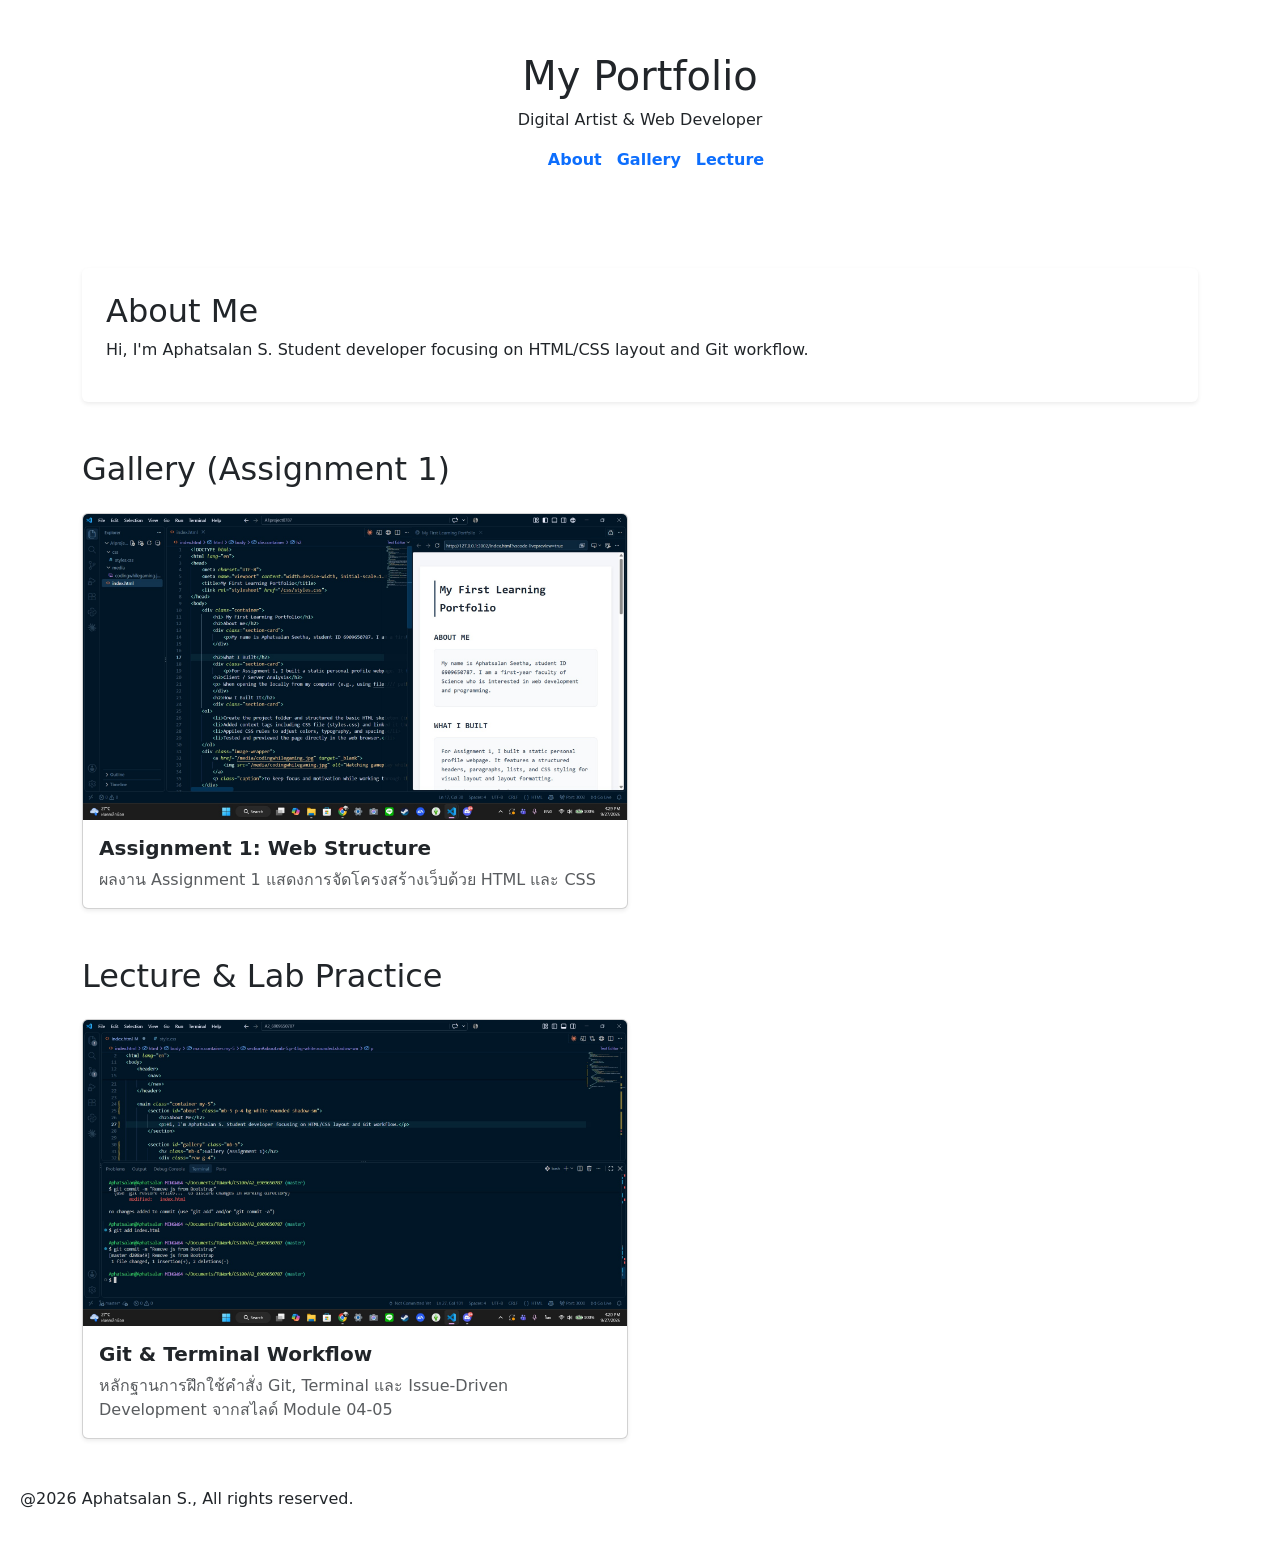
==== index.html @ b73a63c1 "Replace commission with lecture section, add A1 gallery and add media jpg file" ====
<!DOCTYPE html>
<html lang="en">
<head>
    <meta charset="UTF-8">
    <meta name="viewport" content="width=device-width, initial-scale=1.0">
    <title>My Portfolio</title>
    <link rel="stylesheet" href="css/style.css">
    <link href="https://cdn.jsdelivr.net/npm/bootstrap@5.3.0/dist/css/bootstrap.min.css" rel="stylesheet">
</head>

<body>
    <header>
        <h1>My Portfolio</h1>
        <p>Digital Artist & Web Developer</p>
        <nav>
            <ul>
                <li><a href="#about">About</a></li>
                <li><a href="#gallery">Gallery</a></li>
                <li><a href="#lecture">Lecture</a></li>
            </ul>
        </nav>
    </header>

    <main class="container my-5">
        <section id="about" class="mb-5 p-4 bg-white rounded shadow-sm">
            <h2>About Me</h2>
            <p>Hi, I'm Aphatsalan S. Student developer focusing on HTML/CSS layout and Git workflow.</p>
        </section>

        <section id="gallery" class="mb-5">
            <h2 class="mb-4">Gallery (Assignment 1)</h2>
            <div class="row g-4">
                <div class="col-md-6">
                    <div class="card h-100 shadow-sm">
                        <img src="/media/a1working.jpg" class="card-img-top" alt="Assignment 1 Showcase">
                        <div class="card-body">
                            <h5 class="card-title fw-bold">Assignment 1: Web Structure</h5>
                            <p class="card-text text-muted">ผลงาน Assignment 1 แสดงการจัดโครงสร้างเว็บด้วย HTML และ CSS</p>
                        </div>
                    </div>
                </div>
            </div>
        </section>

        <section id="lecture" class="mb-5">
            <h2 class="mb-4">Lecture & Lab Practice</h2>
            <div class="row g-4">
                <div class="col-md-6">
                    <div class="card h-100 shadow-sm">
                        <img src="media/git-lab.jpg" class="card-img-top" alt="Git & Terminal Lab">
                        <div class="card-body">
                            <h5 class="card-title fw-bold">Git & Terminal Workflow</h5>
                            <p class="card-text text-muted">หลักฐานการฝึกใช้คำสั่ง Git, Terminal และ Issue-Driven Development จากสไลด์ Module 04-05</p>
                        </div>
                    </div>
                </div>
            </div>
        </section>
    </main>
    <footer>
        <p> @2026 Aphatsalan S., All rights reserved.</p>
    </footer>

</body>
</html>
---- css/style.css ----
* {
    box-sizing: border-box;
    margin: 0;
    padding: 0;
}

body {
    font-family: system-ui, -apple-system, sans-serif;
    line-height: 1.6;
    background-color: #f8f9fa;
    color: #212529;
    padding: 20px;
}

header {
    text-align: center;
    padding: 2rem 0;
}

nav ul {
    list-style: none;
    display: flex;
    justify-content: center;
    gap: 15px;
    margin-top: 1rem;
}

nav a {
    text-decoration: none;
    color: #0d6efd;
    font-weight: bold;
}
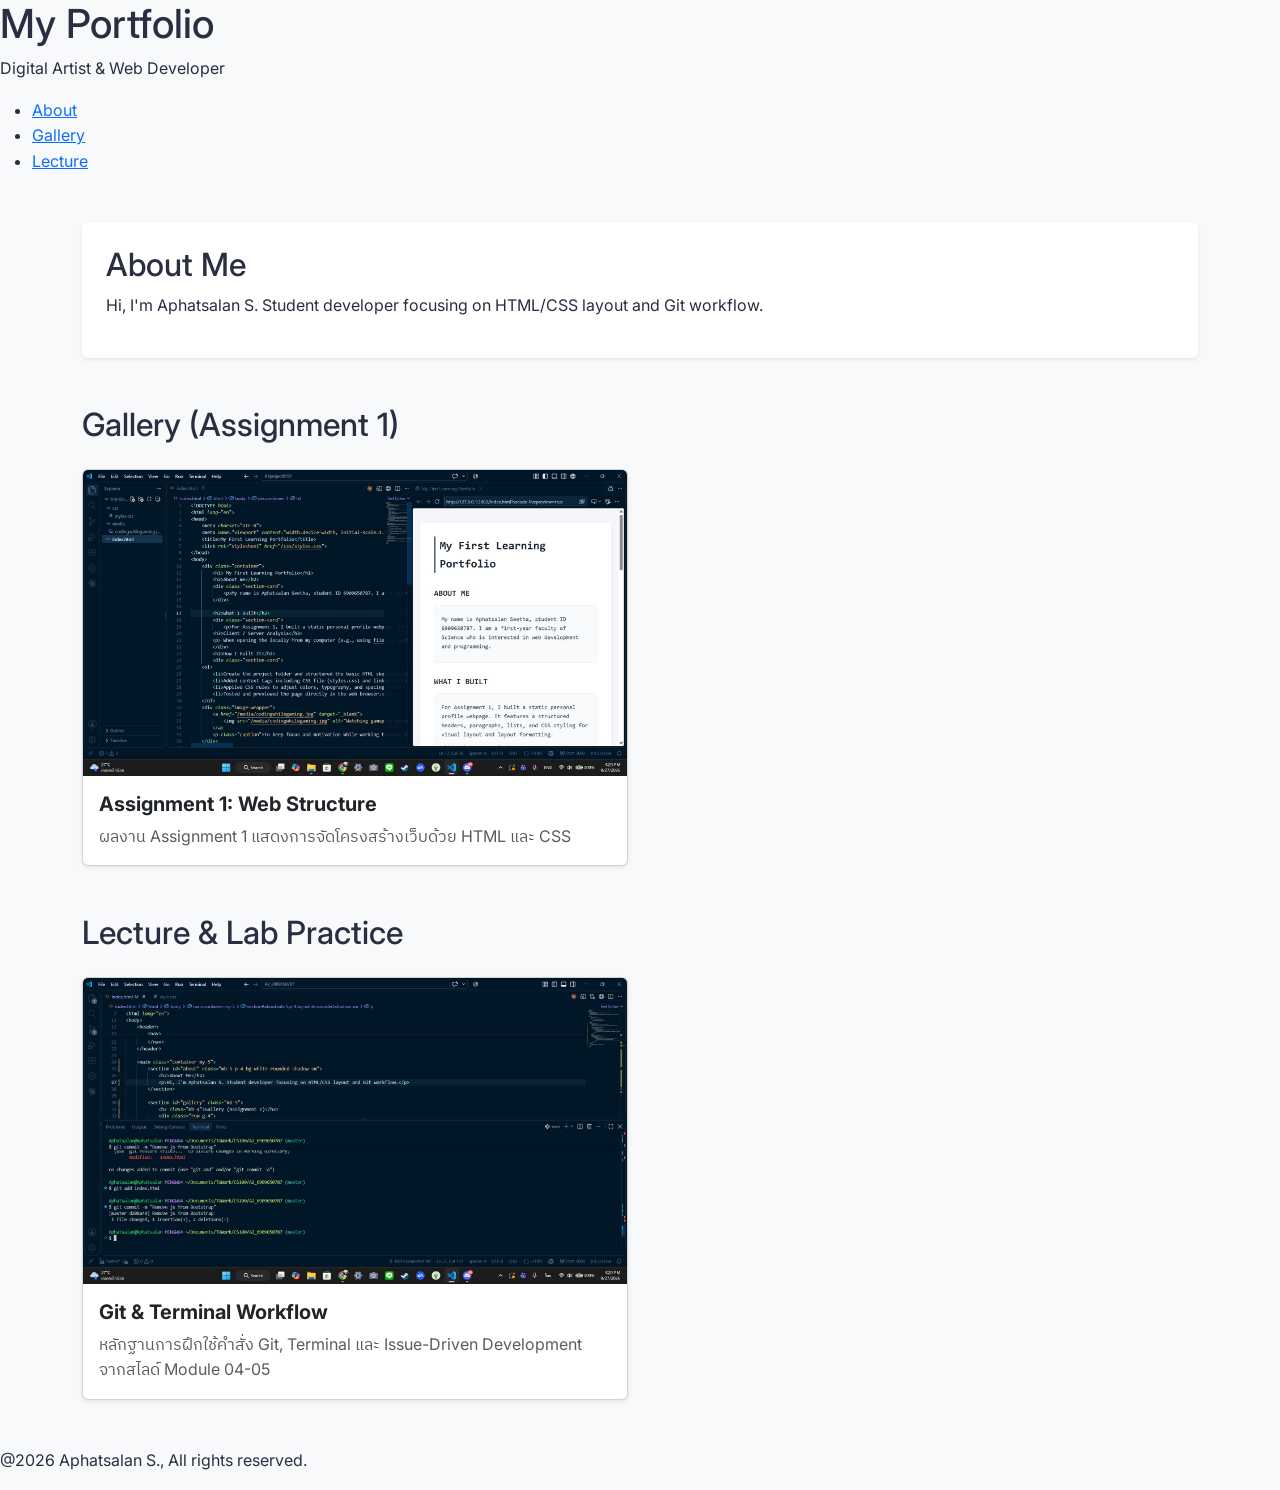
==== commit 7554fa50: "Finalize A2-Portfolio" ====
--- a/index.html
+++ b/index.html
@@ -4,8 +4,8 @@
     <meta charset="UTF-8">
     <meta name="viewport" content="width=device-width, initial-scale=1.0">
     <title>My Portfolio</title>
+    <link href="https://cdn.jsdelivr.net/npm/bootstrap@5.3.0/dist/css/bootstrap.min.css" rel="stylesheet">
     <link rel="stylesheet" href="css/style.css">
-    <link href="https://cdn.jsdelivr.net/npm/bootstrap@5.3.0/dist/css/bootstrap.min.css" rel="stylesheet">
 </head>
 
 <body>
@@ -32,7 +32,7 @@
             <div class="row g-4">
                 <div class="col-md-6">
                     <div class="card h-100 shadow-sm">
-                        <img src="/media/a1working.jpg" class="card-img-top" alt="Assignment 1 Showcase">
+                        <img src="media/a1working.jpg" class="card-img-top" alt="Assignment 1 Showcase">
                         <div class="card-body">
                             <h5 class="card-title fw-bold">Assignment 1: Web Structure</h5>
                             <p class="card-text text-muted">ผลงาน Assignment 1 แสดงการจัดโครงสร้างเว็บด้วย HTML และ CSS</p>
--- a/css/style.css
+++ b/css/style.css
@@ -1,3 +1,5 @@
+@import url('https://fonts.googleapis.com/css2?family=IBM+Plex+Sans+Thai:wght@300;400;500;600;700&family=Inter:wght@300;400;500;600;700&display=swap');
+
 * {
     box-sizing: border-box;
     margin: 0;
@@ -5,28 +7,8 @@
 }
 
 body {
-    font-family: system-ui, -apple-system, sans-serif;
+    font-family: 'Inter', 'IBM Plex Sans Thai', -apple-system, BlinkMacSystemFont, sans-serif;
+    background-color: #f8f9fa;
+    color: #2b2d42;
     line-height: 1.6;
-    background-color: #f8f9fa;
-    color: #212529;
-    padding: 20px;
-}
-
-header {
-    text-align: center;
-    padding: 2rem 0;
-}
-
-nav ul {
-    list-style: none;
-    display: flex;
-    justify-content: center;
-    gap: 15px;
-    margin-top: 1rem;
-}
-
-nav a {
-    text-decoration: none;
-    color: #0d6efd;
-    font-weight: bold;
 }
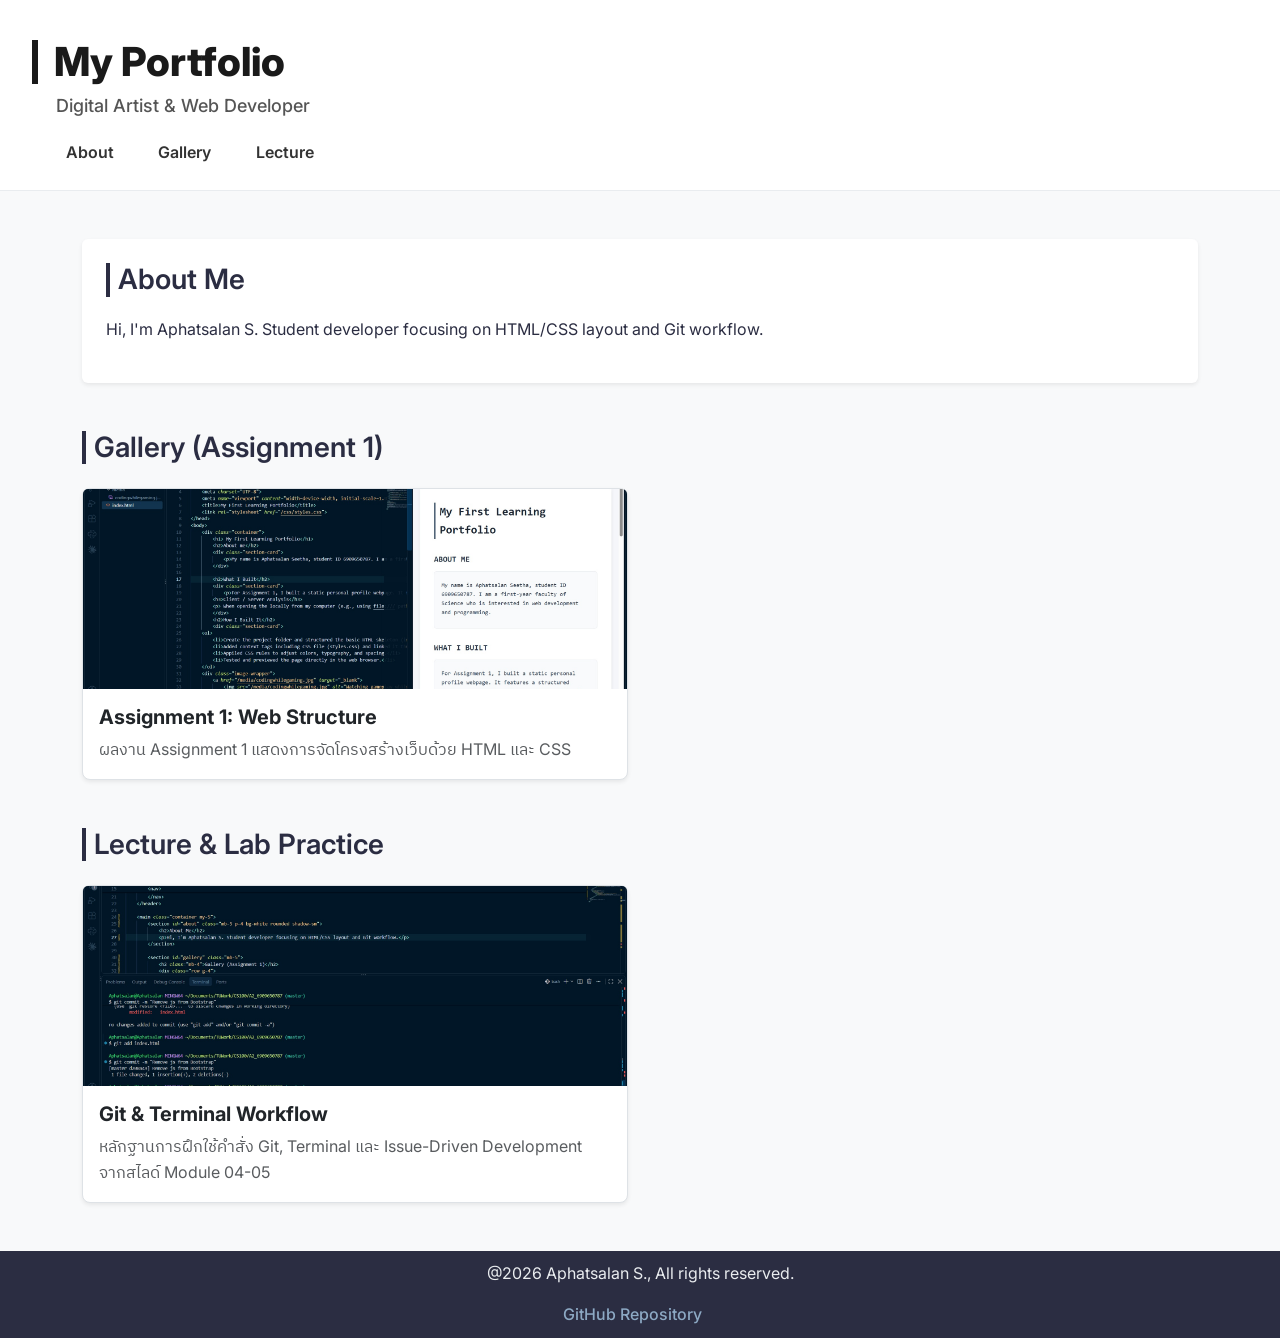
==== commit 84824b90: "Add link to Repository on footer" ====
--- a/index.html
+++ b/index.html
@@ -59,6 +59,9 @@
     </main>
     <footer>
         <p> @2026 Aphatsalan S., All rights reserved.</p>
+        <p class="mb-0 fs-6">
+            <a href="https://github.com/aphatsalanseetha/A2_6909650787" target="_blank" rel="noopener noreferrer" class="footer-link me-3">GitHub Repository</a>
+        </p>
     </footer>
 
 </body>
--- a/css/style.css
+++ b/css/style.css
@@ -11,4 +11,95 @@
     background-color: #f8f9fa;
     color: #2b2d42;
     line-height: 1.6;
+}
+
+header {
+    background-color: #ffffff;
+    padding: 40px 32px 24px 32px;
+    text-align: left;
+    border-bottom: 1px solid #e9ecef;
+    margin-bottom: 32px;
+}
+
+header h1 {
+    font-size: 40px;
+    font-weight: 800;
+    color: #1a1a1a;
+    line-height: 1.1;
+    margin-bottom: 8px;
+    padding-left: 16px;
+    border-left: 6px solid #1a1a1a;
+}
+
+header p {
+    color: #555555;
+    font-size: 18px;
+    font-weight: 500;
+    margin-bottom: 20px;
+    padding-left: 24px;
+}
+
+nav ul {
+    list-style: none;
+    display: flex;
+    justify-content: flex-start;
+    gap: 1.2rem;
+    padding-left: 1.3rem;
+    margin: 0;
+}
+
+nav a {
+    text-decoration: none;
+    color: #333333;
+    font-weight: 600;
+    font-size: 1rem;
+    padding: 0.4rem 0.8rem;
+    border-radius: 6px;
+    transition: all 0.2s ease-in-out;
+}
+
+nav a:hover {
+    color: #243486;
+    background-color: #f8f9fa;
+}
+
+h2 {
+    font-size: 28px;
+    font-weight: 600;
+    margin-bottom: 20px;
+    padding-left: 8px;
+    border-left: 4px solid #2b2d42;
+}
+
+.card {
+    border: 1px solid #dee2e6;
+    border-radius: 8px;
+    transition: transform 0.3s ease, box-shadow 0.3s ease;
+}
+
+.card-img-top {
+    object-fit: cover; 
+    height: 200px; 
+}
+
+footer {
+    background-color: #2b2d42;
+    color: #e9ecef;
+    text-align: center;
+    margin-top: 40px;
+    margin-bottom: 0px;
+    padding: 10px 8px;
+    font-family: 'Inter', 'IBM Plex Sans Thai', -apple-system, BlinkMacSystemFont, sans-serif;
+}
+
+.footer-link {
+    color: #8da9c4;
+    text-decoration: none;
+    font-weight: 500;
+    transition: color 0.2s ease-in-out;
+}
+
+.footer-link:hover {
+    color: #ffffff;
+    text-decoration: underline;
 }
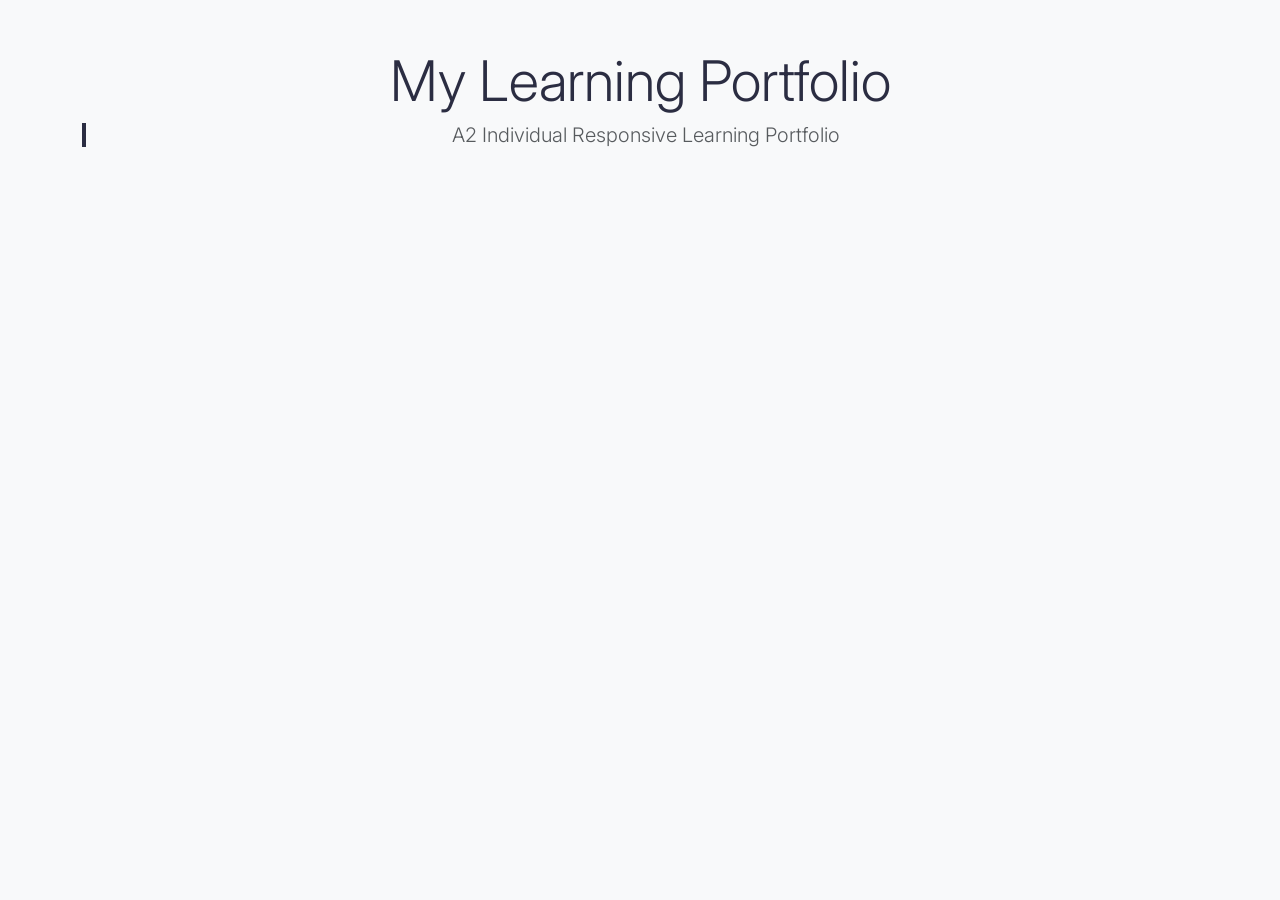
==== commit 9e6760ae: "Setup project structure and base HTML with Bootstrap 5" ====
--- a/index.html
+++ b/index.html
@@ -3,66 +3,20 @@
 <head>
     <meta charset="UTF-8">
     <meta name="viewport" content="width=device-width, initial-scale=1.0">
-    <title>My Portfolio</title>
-    <link href="https://cdn.jsdelivr.net/npm/bootstrap@5.3.0/dist/css/bootstrap.min.css" rel="stylesheet">
+    <title>My Learning Portfolio</title>
+    <!-- bootstrap, css -->
+    <link href="https://cdn.jsdelivr.net/npm/bootstrap@5.3.0-alpha1/dist/css/bootstrap.min.css" rel="stylesheet">
     <link rel="stylesheet" href="css/style.css">
 </head>
 
 <body>
-    <header>
-        <h1>My Portfolio</h1>
-        <p>Digital Artist & Web Developer</p>
-        <nav>
-            <ul>
-                <li><a href="#about">About</a></li>
-                <li><a href="#gallery">Gallery</a></li>
-                <li><a href="#lecture">Lecture</a></li>
-            </ul>
-        </nav>
-    </header>
+    <div class="container text-center py-5">
+        <h1 class="display-4">My Learning Portfolio</h1>
+        <h2 class="lead text-muted">A2 Individual Responsive Learning Portfolio</h2>
+    </div>
 
-    <main class="container my-5">
-        <section id="about" class="mb-5 p-4 bg-white rounded shadow-sm">
-            <h2>About Me</h2>
-            <p>Hi, I'm Aphatsalan S. Student developer focusing on HTML/CSS layout and Git workflow.</p>
-        </section>
+    <!--js bootstrap-->
+    <script src="https://cdn.jsdelivr.net/npm/bootstrap@5.3.0-alpha1/dist/js/bootstrap.bundle.min.js"></script>
+</body>
 
-        <section id="gallery" class="mb-5">
-            <h2 class="mb-4">Gallery (Assignment 1)</h2>
-            <div class="row g-4">
-                <div class="col-md-6">
-                    <div class="card h-100 shadow-sm">
-                        <img src="media/a1working.jpg" class="card-img-top" alt="Assignment 1 Showcase">
-                        <div class="card-body">
-                            <h5 class="card-title fw-bold">Assignment 1: Web Structure</h5>
-                            <p class="card-text text-muted">ผลงาน Assignment 1 แสดงการจัดโครงสร้างเว็บด้วย HTML และ CSS</p>
-                        </div>
-                    </div>
-                </div>
-            </div>
-        </section>
-
-        <section id="lecture" class="mb-5">
-            <h2 class="mb-4">Lecture & Lab Practice</h2>
-            <div class="row g-4">
-                <div class="col-md-6">
-                    <div class="card h-100 shadow-sm">
-                        <img src="media/git-lab.jpg" class="card-img-top" alt="Git & Terminal Lab">
-                        <div class="card-body">
-                            <h5 class="card-title fw-bold">Git & Terminal Workflow</h5>
-                            <p class="card-text text-muted">หลักฐานการฝึกใช้คำสั่ง Git, Terminal และ Issue-Driven Development จากสไลด์ Module 04-05</p>
-                        </div>
-                    </div>
-                </div>
-            </div>
-        </section>
-    </main>
-    <footer>
-        <p> @2026 Aphatsalan S., All rights reserved.</p>
-        <p class="mb-0 fs-6">
-            <a href="https://github.com/aphatsalanseetha/A2_6909650787" target="_blank" rel="noopener noreferrer" class="footer-link me-3">GitHub Repository</a>
-        </p>
-    </footer>
-
-</body>
 </html>
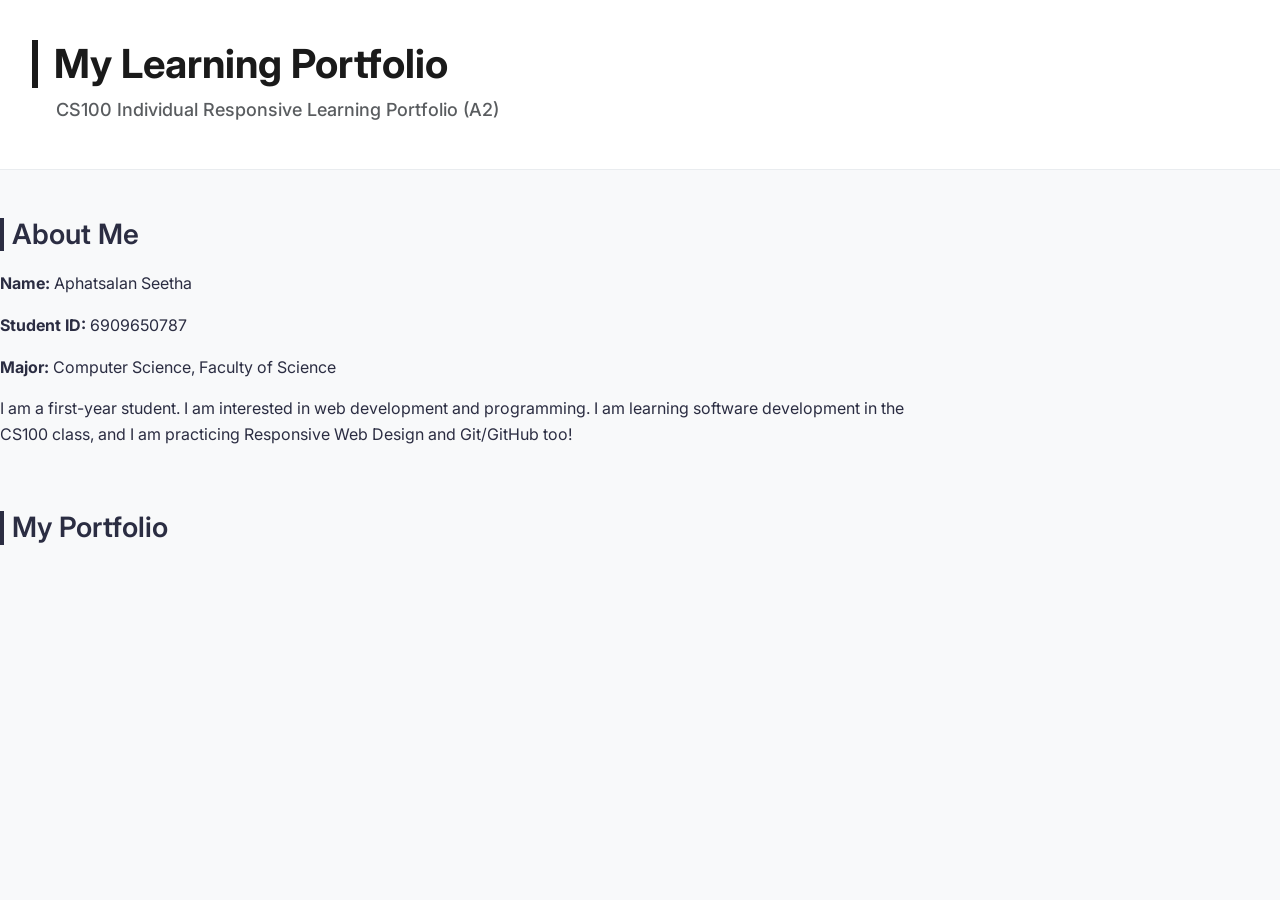
==== commit a81f83ee: "Create About Me & Profile Section" ====
--- a/index.html
+++ b/index.html
@@ -1,5 +1,6 @@
 <!DOCTYPE html>
 <html lang="en">
+
 <head>
     <meta charset="UTF-8">
     <meta name="viewport" content="width=device-width, initial-scale=1.0">
@@ -10,10 +11,33 @@
 </head>
 
 <body>
-    <div class="container text-center py-5">
-        <h1 class="display-4">My Learning Portfolio</h1>
-        <h2 class="lead text-muted">A2 Individual Responsive Learning Portfolio</h2>
-    </div>
+
+    <!-- header -->
+    <header class="mb-5">
+        <h1 class="display-6 fw-bold">My Learning Portfolio</h1>
+        <p class="text-muted">CS100 Individual Responsive Learning Portfolio (A2)</p>
+    </header>
+
+    <!-- about me section -->
+        <section class="mb-5">
+            <h2>About Me</h2>
+            <div class="section-card">
+                <div class="row align-items-center">
+                    <div class="col-md-9">
+                        <p><strong>Name:</strong> Aphatsalan Seetha</p>
+                        <p><strong>Student ID:</strong> 6909650787</p>
+                        <p><strong>Major:</strong> Computer Science, Faculty of Science</p>
+                        <p class="mt-2">
+                            I am a first-year student. I am interested in web development and programming. I am learning software development in the CS100 class, and I am practicing Responsive Web Design and Git/GitHub too!
+                        </p>
+                    </div>
+                </div>
+            </div>
+        </section>
+    <!-- my portfolio section -->
+        <section class="mb-5">
+            <h2>My Portfolio</h2>
+    
 
     <!--js bootstrap-->
     <script src="https://cdn.jsdelivr.net/npm/bootstrap@5.3.0-alpha1/dist/js/bootstrap.bundle.min.js"></script>
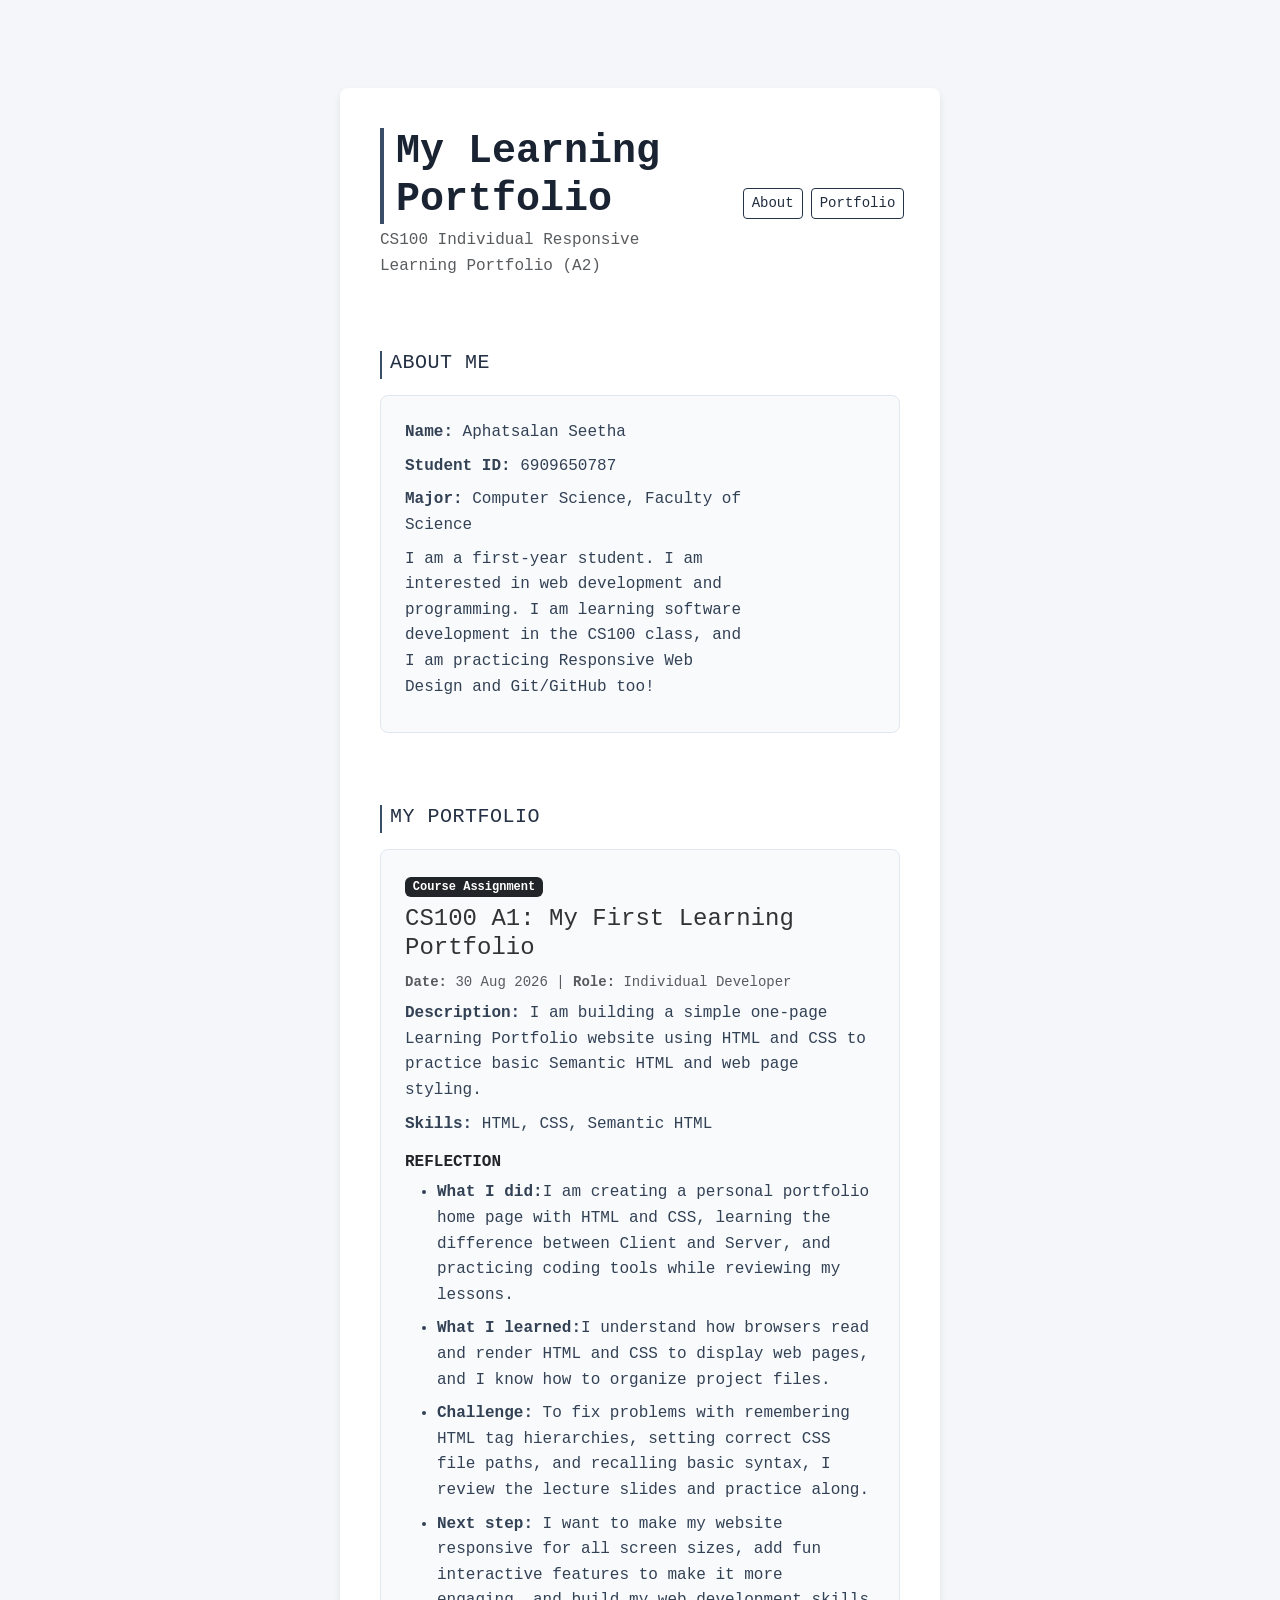
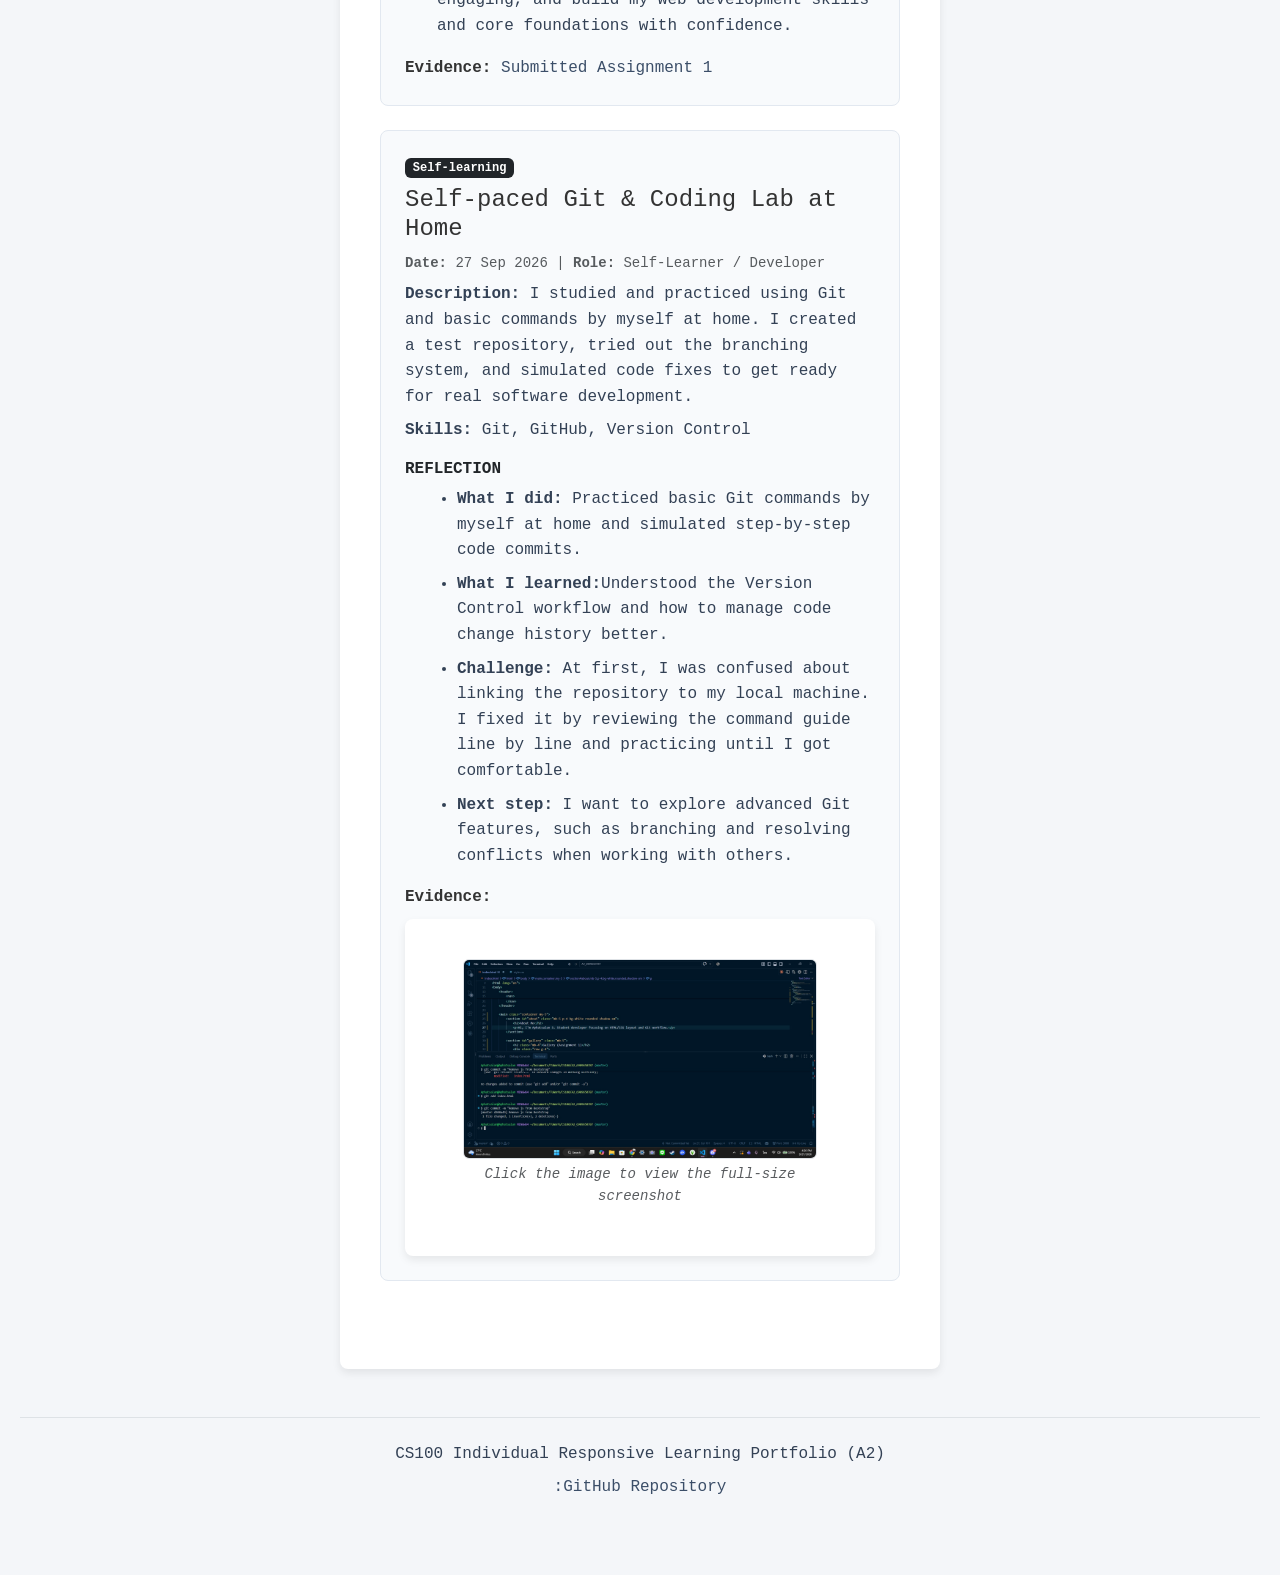
==== commit 7b79852c: "Deploy to GitHub Pages" ====
--- a/index.html
+++ b/index.html
@@ -11,15 +11,27 @@
 </head>
 
 <body>
+    <div class="container mt-5">
+        <!-- header section with navbar -->
+        <header class="mb-5">
+            <div class="row align-items-center">
+                <!-- header -->
+                <div class="col-md-8">
+                    <h1 class="display-6 fw-bold mb-1">My Learning Portfolio</h1>
+                    <p class="text-muted mb-0">CS100 Individual Responsive Learning Portfolio (A2)</p>
+                </div>
 
-    <!-- header -->
-    <header class="mb-5">
-        <h1 class="display-6 fw-bold">My Learning Portfolio</h1>
-        <p class="text-muted">CS100 Individual Responsive Learning Portfolio (A2)</p>
-    </header>
+                <!-- little nav bar -->
+                <div class="col-md-4 text-md-end mt-3 mt-md-0">
+                    <nav class="d-inline-flex gap-2">
+                        <a href="#about" class="btn btn-sm btn-outline-secondary font-monospace">About</a>
+                        <a href="#portfolio" class="btn btn-sm btn-outline-secondary font-monospace">Portfolio</a>
+                    </nav>
+                </div>
+        </header>
 
-    <!-- about me section -->
-        <section class="mb-5">
+        <!-- about me section -->
+        <section id="about" class="mb-5">
             <h2>About Me</h2>
             <div class="section-card">
                 <div class="row align-items-center">
@@ -28,19 +40,119 @@
                         <p><strong>Student ID:</strong> 6909650787</p>
                         <p><strong>Major:</strong> Computer Science, Faculty of Science</p>
                         <p class="mt-2">
-                            I am a first-year student. I am interested in web development and programming. I am learning software development in the CS100 class, and I am practicing Responsive Web Design and Git/GitHub too!
+                            I am a first-year student. I am interested in web development and programming. I am learning
+                            software development in the CS100 class, and I am practicing Responsive Web Design and
+                            Git/GitHub too!
                         </p>
                     </div>
                 </div>
             </div>
         </section>
-    <!-- my portfolio section -->
-        <section class="mb-5">
+        <!-- my portfolio section -->
+        <section id="portfolio" class="mb-5">
             <h2>My Portfolio</h2>
-    
+
+            <!-- portfolio item 1: cs100 assignment 1 -->
+            <div class="section-card mb-4">
+                <span class="badge bg-dark mb-2">Course Assignment</span>
+                <h3 class="h4">CS100 A1: My First Learning Portfolio</h3>
+                <p class="text-muted small"><strong>Date:</strong> 30 Aug 2026 | <strong>Role:</strong> Individual
+                    Developer
+                </p>
+
+                <p><strong>Description:</strong> I am building a simple one-page Learning Portfolio website using HTML
+                    and
+                    CSS to practice basic Semantic HTML and web page styling. </p>
+
+                <p><strong>Skills:</strong> HTML, CSS, Semantic HTML</p>
+
+                <div class="mt-3">
+                    <h5 class="h6 text-uppercase fw-bold text-dark">Reflection</h5>
+                    <ul class="reflection-list">
+                        <li><strong>What I did:</strong>I am creating a personal portfolio home page with HTML and CSS,
+                            learning the difference between Client and Server, and practicing coding tools while
+                            reviewing
+                            my lessons. </li>
+                        <li><strong>What I learned:</strong>I understand how browsers read and render HTML and CSS to
+                            display web pages, and I know how to organize project files.</li>
+                        <li><strong>Challenge:</strong> To fix problems with remembering HTML tag hierarchies, setting
+                            correct CSS file paths, and recalling basic syntax, I review the lecture slides and practice
+                            along. </li>
+                        <li><strong>Next step:</strong> I want to make my website responsive for all screen sizes, add
+                            fun
+                            interactive features to make it more engaging, and build my web development skills and core
+                            foundations with confidence.</li>
+                    </ul>
+                </div>
+
+                <div class="mt-3">
+                    <strong>Evidence:</strong>
+                    <a href="https://courses.cs.tu.ac.th/pluginfile.php/56693/assignsubmission_file/submission_files/148821/A1_6909650787.zip?forcedownload=1"
+                        target="_blank"> Submitted Assignment 1</a>
+                </div>
+            </div>
+
+            <!-- portfolio Item 2: self-learning / lab at home -->
+            <div class="section-card">
+                <span class="badge bg-dark mb-2">Self-learning</span>
+                <h3 class="h4">Self-paced Git & Coding Lab at Home</h3>
+                <p class="text-muted small"><strong>Date:</strong> 27 Sep 2026 | <strong>Role:</strong> Self-Learner /
+                    Developer</p>
+
+                <p><strong>Description:</strong> I studied and practiced using Git and basic commands by myself at home.
+                    I
+                    created a test repository, tried out the branching system, and simulated code fixes to get ready for
+                    real software development.</p>
+                <p><strong>Skills:</strong> Git, GitHub, Version Control</p>
+
+                <div class="mt-3">
+                    <h5 class="h6 text-uppercase fw-bold text-dark">Reflection</h5>
+                    <ul class="reflection-list reflection-left">
+                        <li><strong>What I did:</strong> Practiced basic Git commands by myself at home and simulated
+                            step-by-step code commits.</li>
+                        <li><strong>What I learned:</strong>Understood the Version Control workflow and how to manage
+                            code
+                            change history better.</li>
+                        <li><strong>Challenge:</strong> At first, I was confused about linking the repository to my
+                            local
+                            machine. I fixed it by reviewing the command guide line by line and practicing until I got
+                            comfortable.</li>
+                        <li><strong>Next step:</strong> I want to explore advanced Git features, such as branching and
+                            resolving conflicts when working with others.</li>
+                    </ul>
+                </div>
+
+                <div class="mt-3">
+                    <strong>Evidence:</strong>
+                    <div class="mt-2 container text-center">
+                        <!-- screenshot -->
+                        <a href="media/git-lab.jpg" target="_blank">
+                            <img src="media/git-lab.jpg" alt="Git Lab Screenshot" class="img-fluid border rounded"
+                                style="max-height: 200px;">
+                        </a>
+                        <p class="text-muted small mt-1"><em>Click the image to view the full-size screenshot</em></p>
+                    </div>
+                </div>
+            </div> <!-- ปิด section-card ของ item 2 -->
+        </section> <!-- ปิด section id="portfolio" -->
+    </div> <!-- ปิด container -->
 
     <!--js bootstrap-->
     <script src="https://cdn.jsdelivr.net/npm/bootstrap@5.3.0-alpha1/dist/js/bootstrap.bundle.min.js"></script>
 </body>
 
-</html>+    </html>
+    <!--js bootstrap-->
+    <script src="https://cdn.jsdelivr.net/npm/bootstrap@5.3.0-alpha1/dist/js/bootstrap.bundle.min.js"></script>
+    
+    <footer class="text-center py-4 mt-5 border-top text-muted small font-monospace">
+        <p>CS100 Individual Responsive Learning Portfolio (A2)</p>
+        <p>
+        <a href="https://github.com/aphatsalanseetha/A2_6909650787.git" target="_blank"> :GitHub Repository</a>
+        </p> 
+    </footer>
+
+
+    </body>
+
+    </html>
--- a/css/style.css
+++ b/css/style.css
@@ -1,5 +1,3 @@
-@import url('https://fonts.googleapis.com/css2?family=IBM+Plex+Sans+Thai:wght@300;400;500;600;700&family=Inter:wght@300;400;500;600;700&display=swap');
-
 * {
     box-sizing: border-box;
     margin: 0;
@@ -7,99 +5,110 @@
 }
 
 body {
-    font-family: 'Inter', 'IBM Plex Sans Thai', -apple-system, BlinkMacSystemFont, sans-serif;
-    background-color: #f8f9fa;
-    color: #2b2d42;
+    font-family: monospace;
     line-height: 1.6;
+    background-color: #f4f6f9;
+    color: #333333;
+    padding: 20px;
 }
 
-header {
+.container {
+    max-width: 600px;
+    width: 100%;
+    margin: 0 auto;
     background-color: #ffffff;
-    padding: 40px 32px 24px 32px;
-    text-align: left;
-    border-bottom: 1px solid #e9ecef;
-    margin-bottom: 32px;
+    padding: 24px;
+    box-shadow: 0 4px 8px rgba(0, 0, 0, 0.08);
+    border-radius: 8px;
 }
 
-header h1 {
-    font-size: 40px;
-    font-weight: 800;
-    color: #1a1a1a;
-    line-height: 1.1;
-    margin-bottom: 8px;
-    padding-left: 16px;
-    border-left: 6px solid #1a1a1a;
+@media (min-width: 768px) {
+    body {
+        padding: 40px 20px;
+    }
+    .container {
+        padding: 40px;
+    }
 }
 
-header p {
-    color: #555555;
-    font-size: 18px;
-    font-weight: 500;
-    margin-bottom: 20px;
-    padding-left: 24px;
+h1 {
+    color: #1a2332;
+    font-size: 28px;
+    font-weight: 700;
+    margin-bottom: 8px;
+    padding-left: 12px;
+    border-left: 4px solid #3b4e68;
 }
 
-nav ul {
-    list-style: none;
-    display: flex;
-    justify-content: flex-start;
-    gap: 1.2rem;
-    padding-left: 1.3rem;
-    margin: 0;
-}
-
-nav a {
-    text-decoration: none;
-    color: #333333;
-    font-weight: 600;
-    font-size: 1rem;
-    padding: 0.4rem 0.8rem;
-    border-radius: 6px;
-    transition: all 0.2s ease-in-out;
-}
-
-nav a:hover {
-    color: #243486;
-    background-color: #f8f9fa;
+@media (min-width: 768px) {
+    h1 {
+        font-size: 32px;
+    }
 }
 
 h2 {
-    font-size: 28px;
-    font-weight: 600;
-    margin-bottom: 20px;
+    color: #243044;
+    font-size: 20px;
+    margin-bottom: 16px;
+    margin-top: 24px;
+    text-transform: uppercase;
+    letter-spacing: 0.5px;
+    display: inline-block;
+    border-left: 2px solid #3b4e68;
+    padding-bottom: 4px;
     padding-left: 8px;
-    border-left: 4px solid #2b2d42;
 }
 
-.card {
-    border: 1px solid #dee2e6;
-    border-radius: 8px;
-    transition: transform 0.3s ease, box-shadow 0.3s ease;
+p, li {
+    color: #334155;
+    font-size: 16px;
+    margin-bottom: 8px;
 }
 
-.card-img-top {
-    object-fit: cover; 
-    height: 200px; 
+.section-card {
+    background-color: #f8fafc;
+    border: 1px solid #e2e8f0;
+    border-radius: 8px;
+    padding: 16px;
+    margin-bottom: 20px;
 }
 
-footer {
-    background-color: #2b2d42;
-    color: #e9ecef;
-    text-align: center;
-    margin-top: 40px;
-    margin-bottom: 0px;
-    padding: 10px 8px;
-    font-family: 'Inter', 'IBM Plex Sans Thai', -apple-system, BlinkMacSystemFont, sans-serif;
+@media (min-width: 768px) {
+    .section-card {
+        padding: 24px;
+    }
 }
 
-.footer-link {
-    color: #8da9c4;
+.reflection-list {
+    font-size: 16px;
+    margin-bottom: 16px;
+}
+
+.reflection-left li {
+    list-style-type: disc;
+    margin-left: 20px;
+}
+
+a {
+    color: #3b4e68;
     text-decoration: none;
     font-weight: 500;
-    transition: color 0.2s ease-in-out;
+    border-bottom: 1px solid transparent;
+    transition: border-color 0.3s, color 0.3s;
 }
 
-.footer-link:hover {
+a:hover {
+    color: #1d4ed8;
+    border-color: #1d4ed8;
+}
+
+.btn-outline-secondary {
+    color: #1f2c3e;
+    border-color: #243347;
+}
+
+.btn-outline-secondary:hover {
     color: #ffffff;
-    text-decoration: underline;
-}+    background-color: #25345c;
+    border-color: #2a394f;
+}
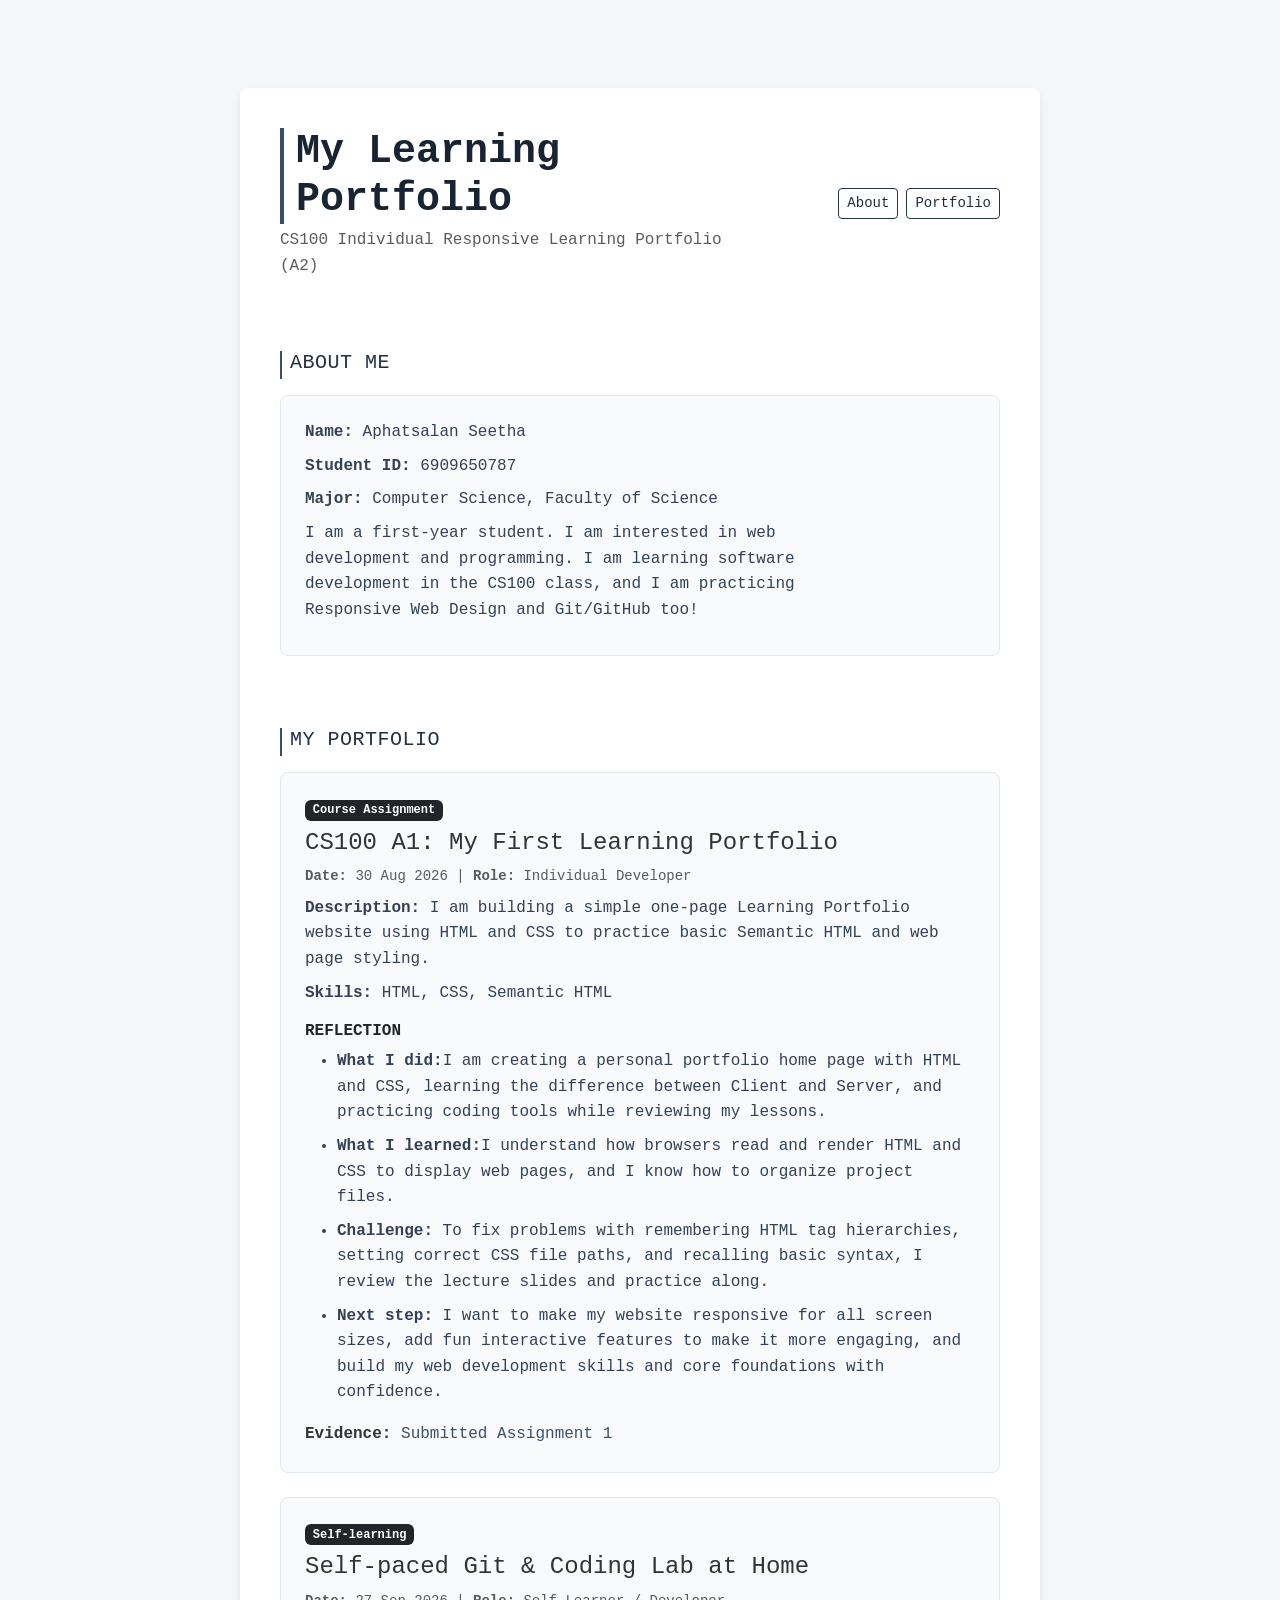
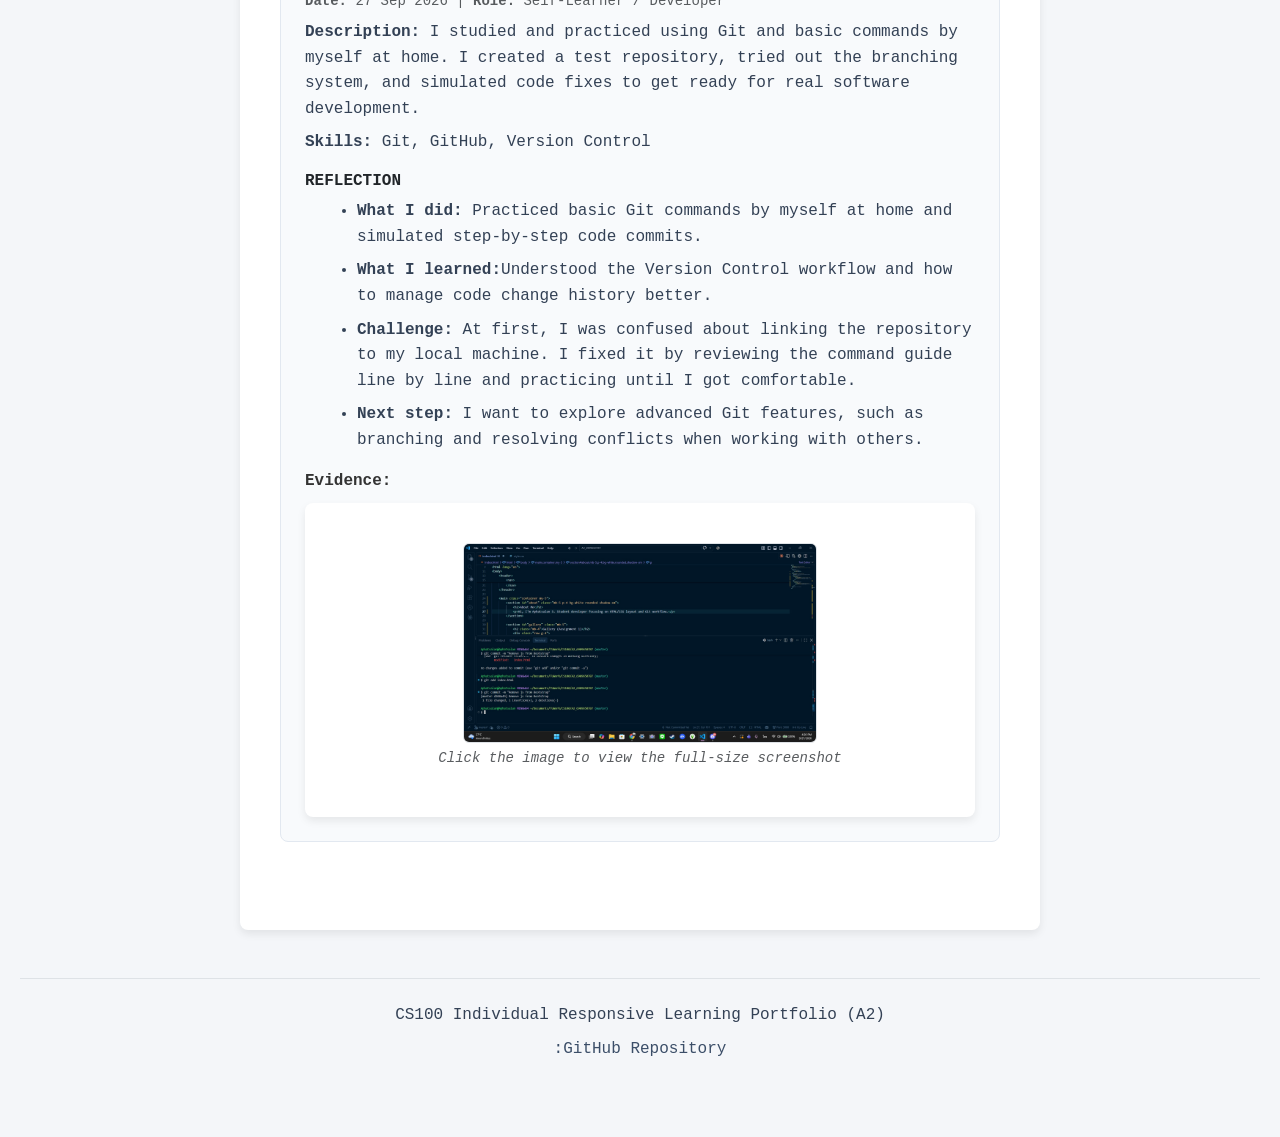
==== commit 0a4513c6: "Fix the code are duplicate" ====
--- a/index.html
+++ b/index.html
@@ -138,21 +138,14 @@
     </div> <!-- ปิด container -->
 
     <!--js bootstrap-->
+
     <script src="https://cdn.jsdelivr.net/npm/bootstrap@5.3.0-alpha1/dist/js/bootstrap.bundle.min.js"></script>
-</body>
-
-    </html>
-    <!--js bootstrap-->
-    <script src="https://cdn.jsdelivr.net/npm/bootstrap@5.3.0-alpha1/dist/js/bootstrap.bundle.min.js"></script>
-    
     <footer class="text-center py-4 mt-5 border-top text-muted small font-monospace">
         <p>CS100 Individual Responsive Learning Portfolio (A2)</p>
         <p>
-        <a href="https://github.com/aphatsalanseetha/A2_6909650787.git" target="_blank"> :GitHub Repository</a>
-        </p> 
+            <a href="https://github.com/aphatsalanseetha/A2_6909650787.git" target="_blank"> :GitHub Repository</a>
+        </p>
     </footer>
+</body>
 
-
-    </body>
-
-    </html>+</html>
--- a/css/style.css
+++ b/css/style.css
@@ -13,7 +13,7 @@
 }
 
 .container {
-    max-width: 600px;
+    max-width: 800px;
     width: 100%;
     margin: 0 auto;
     background-color: #ffffff;
